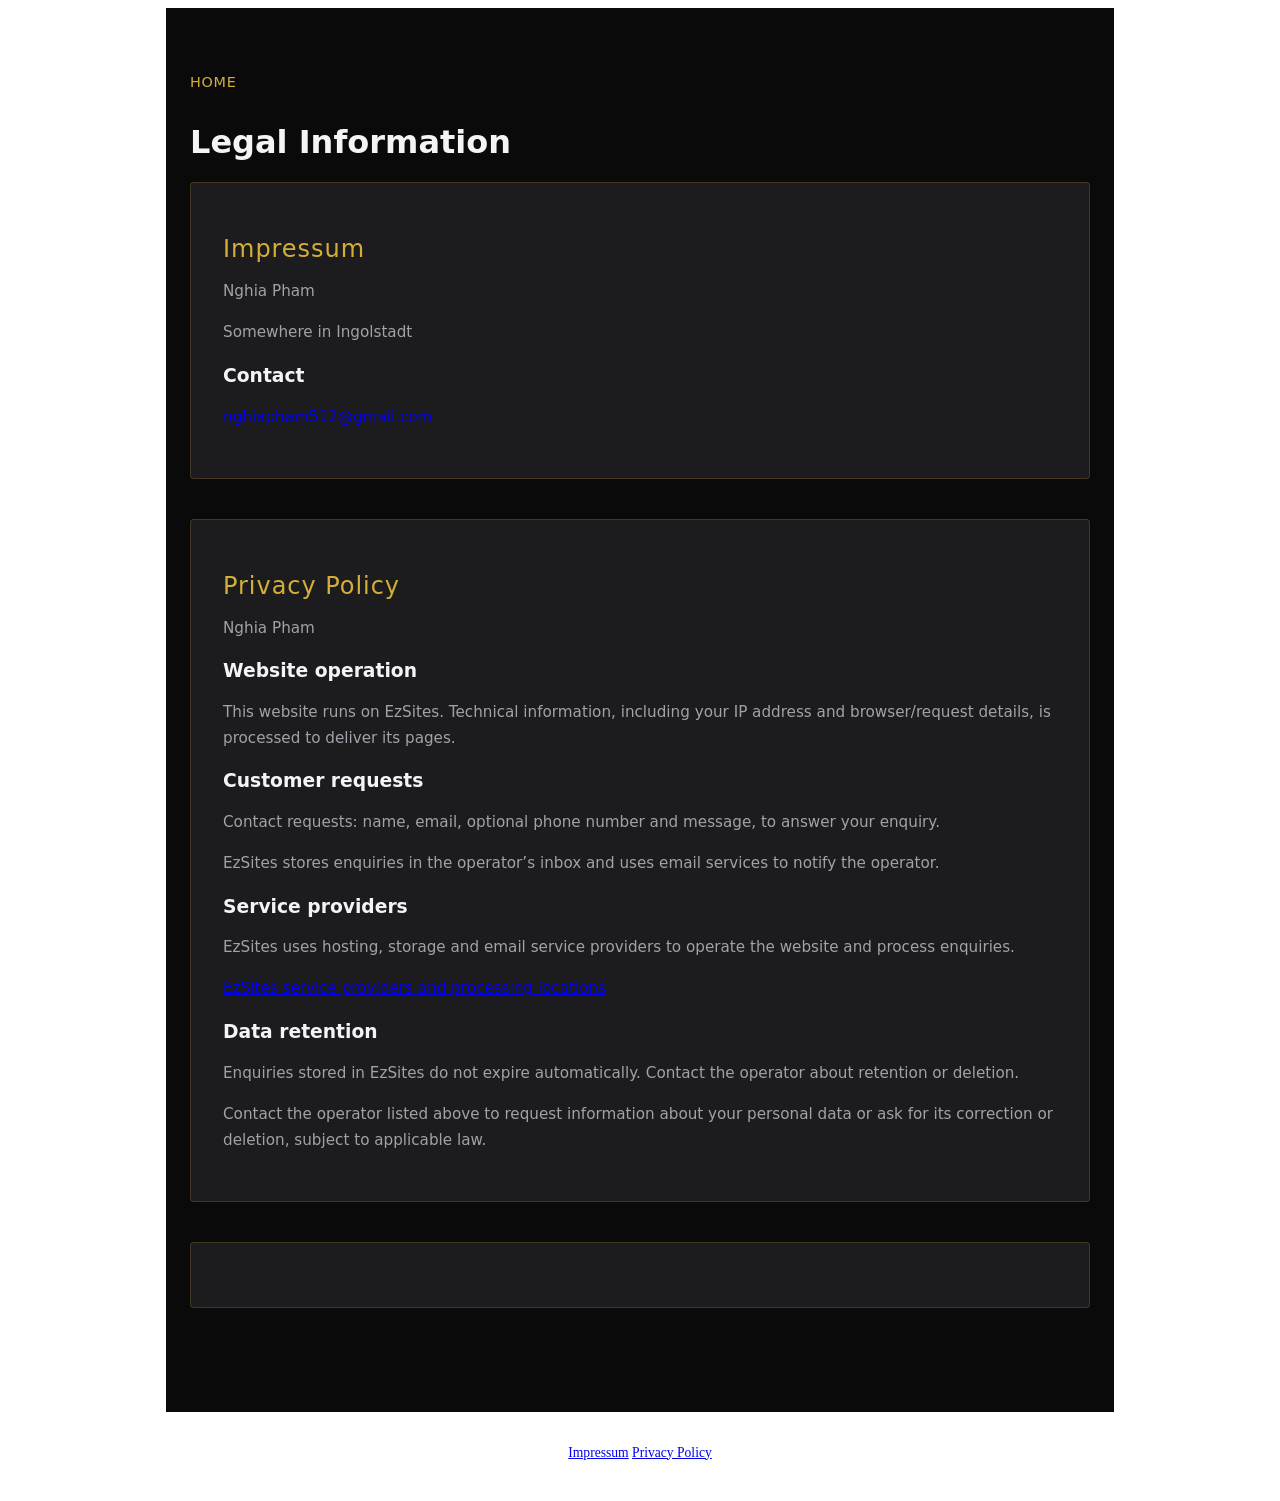
==== legal/index.html @ 1f5156c7 "publish: i7l9khQAdhe9IdYIIWYNWz9JYHI3-create-02f9f6746663b0221f8cd4939208f114-legal-22ee1ecc3f2d39bb" ====
<!DOCTYPE html><html lang="en"><head><meta charset="utf-8"><meta name="viewport" content="width=device-width,initial-scale=1"><meta name="ezsites-legal-design" content="1"><title>Legal Information</title><style>.ez-legal-main { max-width: 900px; margin: 0 auto; padding: 4rem 1.5rem; color: #F4F4F6; background-color: #0A0A0B; font-family: system-ui, sans-serif; } .ez-legal-nav { margin-bottom: 2rem; } .ez-legal-nav a { color: #D4AF37; text-decoration: none; font-weight: 500; font-size: 0.9rem; letter-spacing: 0.05em; text-transform: uppercase; } .ez-legal-title { font-size: 2.75rem; font-weight: 300; margin-bottom: 1.5rem; color: #D4AF37; letter-spacing: 0.08em; text-transform: uppercase; } .ez-legal-section { margin-bottom: 2.5rem; padding: 2rem; background: #1C1C1E; border: 1px solid rgba(212,175,55,0.2); border-radius: 4px; } .ez-legal-section h2 { color: #D4AF37; font-size: 1.5rem; margin-bottom: 1rem; font-weight: 400; letter-spacing: 0.04em; } .ez-legal-section p, .ez-legal-section li { color: #A1A1AA; line-height: 1.7; font-size: 0.95rem; } .ez-legal-footer { max-width: 900px; margin: 0 auto; padding: 2rem 1.5rem; border-top: 1px solid rgba(255,255,255,0.08); text-align: center; color: #71717A; font-size: 0.85rem; }</style><meta name="ezsites-version" content="i7l9khQAdhe9IdYIIWYNWz9JYHI3-create-02f9f6746663b0221f8cd4939208f114-legal-22ee1ecc3f2d39bb4625889888b51f24"></head><body><main class="ez-legal-main"><nav class="ez-legal-nav"><a href="/">Home</a></nav><h1 class="ez-legal-title"></h1><h1>Legal Information</h1><div class="ez-legal-notice"></div><div class="ez-legal-section"><section id="impressum" data-ezsites-legal-content="impressum">
    <h2>Impressum</h2><p>Nghia Pham</p><p>Somewhere in Ingolstadt</p>
    <h3>Contact</h3>
    <p><a href="mailto:nghiapham512@gmail.com">nghiapham512@gmail.com</a></p>
    
    
    
  </section></div><div class="ez-legal-section"><section id="privacy" data-ezsites-legal-content="privacy">
    <h2>Privacy Policy</h2><p>Nghia Pham</p>
    <h3>Website operation</h3><p>This website runs on EzSites. Technical information, including your IP address and browser/request details, is processed to deliver its pages.</p>
    
    <h3>Customer requests</h3><p>Contact requests: name, email, optional phone number and message, to answer your enquiry.</p><p>EzSites stores enquiries in the operator’s inbox and uses email services to notify the operator.</p>
    <h3>Service providers</h3><p>EzSites uses hosting, storage and email service providers to operate the website and process enquiries.</p><p><a href="https://website-assistant-jn2qrogbqa-ew.a.run.app/legal/platform-processing/v3/en" referrerpolicy="no-referrer">EzSites service providers and processing locations</a></p>
    <h3>Data retention</h3><p>Enquiries stored in EzSites do not expire automatically. Contact the operator about retention or deletion.</p>
    <p>Contact the operator listed above to request information about your personal data or ask for its correction or deletion, subject to applicable law.</p>
    
  </section></div><div class="ez-legal-section"></div></main><footer class="ez-legal-footer"><nav aria-label="Legal Information"><a href="/legal#impressum">Impressum</a> <a href="/legal#privacy">Privacy Policy</a></nav></footer></body></html>
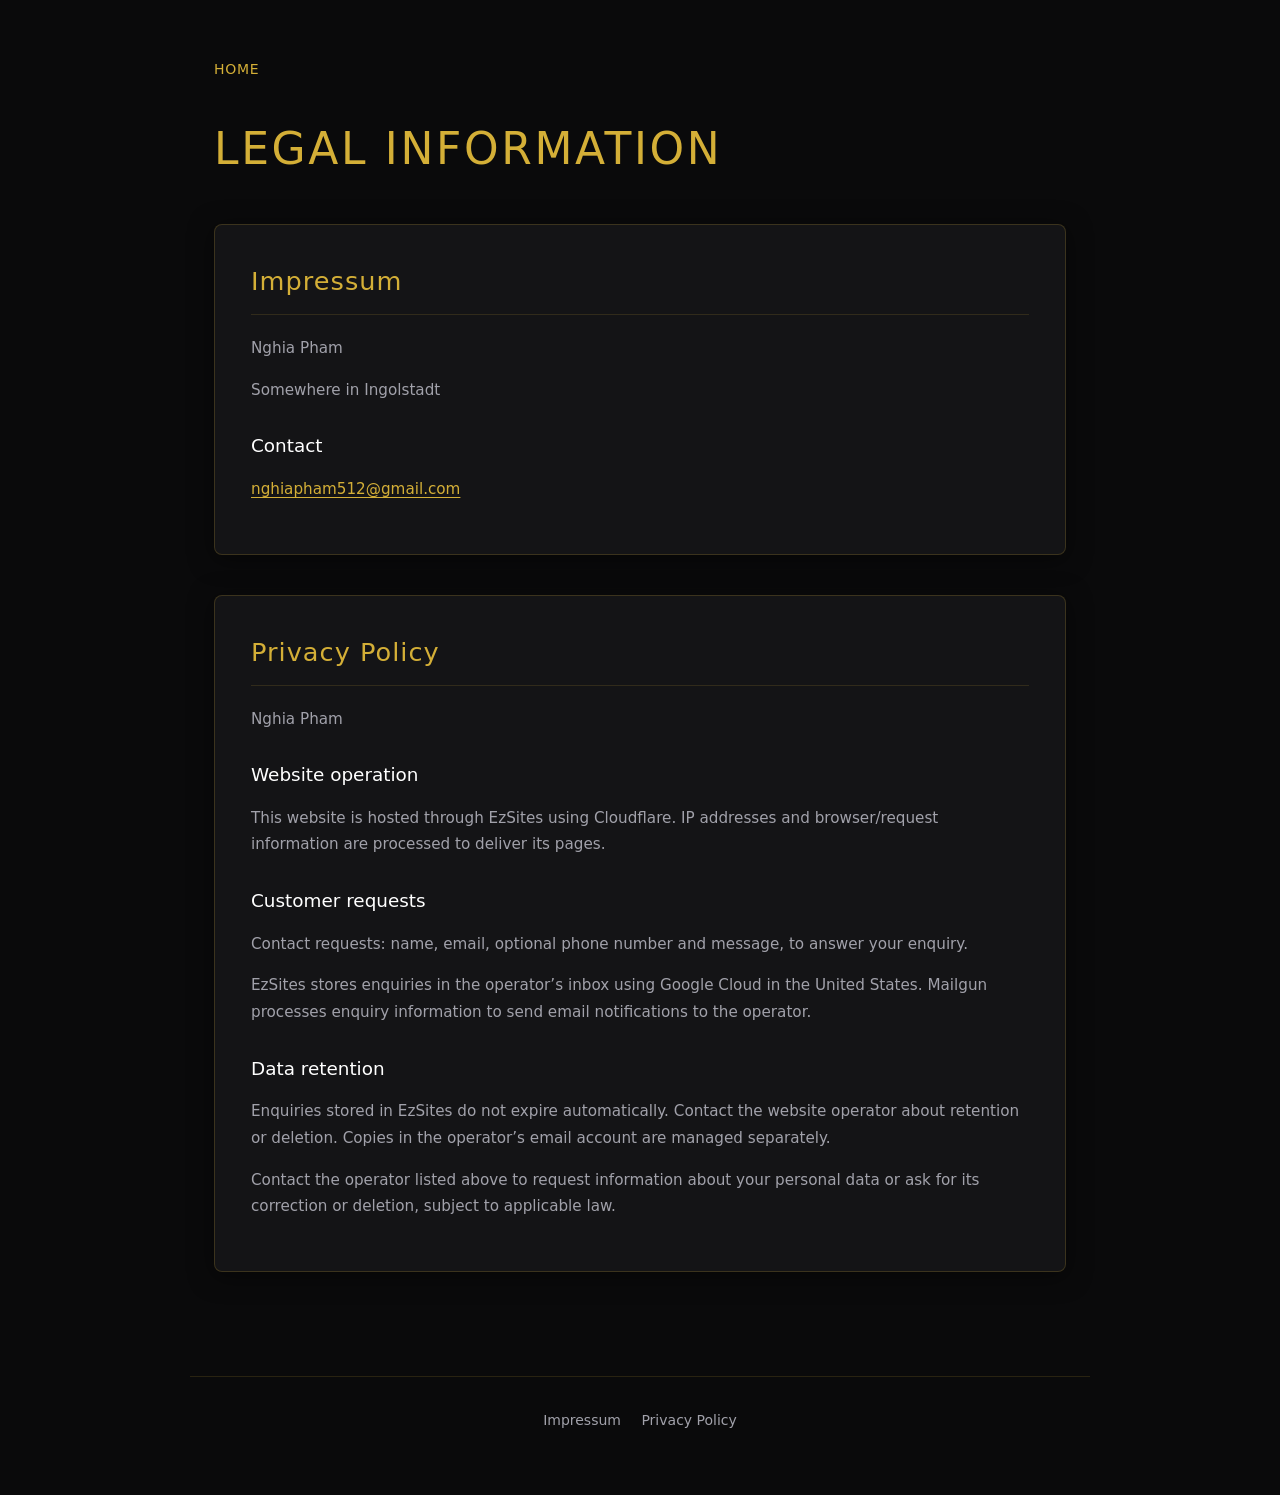
==== commit 40211327: "publish: i7l9khQAdhe9IdYIIWYNWz9JYHI3-create-02f9f6746663b0221f8cd4939208f114-ae-300351668c65506557e" ====
--- a/legal/index.html
+++ b/legal/index.html
@@ -1,17 +1,16 @@
-<!DOCTYPE html><html lang="en"><head><meta charset="utf-8"><meta name="viewport" content="width=device-width,initial-scale=1"><meta name="ezsites-legal-design" content="1"><title>Legal Information</title><style>.ez-legal-main { max-width: 900px; margin: 0 auto; padding: 4rem 1.5rem; color: #F4F4F6; background-color: #0A0A0B; font-family: system-ui, sans-serif; } .ez-legal-nav { margin-bottom: 2rem; } .ez-legal-nav a { color: #D4AF37; text-decoration: none; font-weight: 500; font-size: 0.9rem; letter-spacing: 0.05em; text-transform: uppercase; } .ez-legal-title { font-size: 2.75rem; font-weight: 300; margin-bottom: 1.5rem; color: #D4AF37; letter-spacing: 0.08em; text-transform: uppercase; } .ez-legal-section { margin-bottom: 2.5rem; padding: 2rem; background: #1C1C1E; border: 1px solid rgba(212,175,55,0.2); border-radius: 4px; } .ez-legal-section h2 { color: #D4AF37; font-size: 1.5rem; margin-bottom: 1rem; font-weight: 400; letter-spacing: 0.04em; } .ez-legal-section p, .ez-legal-section li { color: #A1A1AA; line-height: 1.7; font-size: 0.95rem; } .ez-legal-footer { max-width: 900px; margin: 0 auto; padding: 2rem 1.5rem; border-top: 1px solid rgba(255,255,255,0.08); text-align: center; color: #71717A; font-size: 0.85rem; }</style><meta name="ezsites-version" content="i7l9khQAdhe9IdYIIWYNWz9JYHI3-create-02f9f6746663b0221f8cd4939208f114-legal-22ee1ecc3f2d39bb4625889888b51f24"></head><body><main class="ez-legal-main"><nav class="ez-legal-nav"><a href="/">Home</a></nav><h1 class="ez-legal-title"></h1><h1>Legal Information</h1><div class="ez-legal-notice"></div><div class="ez-legal-section"><section id="impressum" data-ezsites-legal-content="impressum">
+<!DOCTYPE html><html lang="en"><head><meta charset="utf-8"><meta name="viewport" content="width=device-width,initial-scale=1"><meta name="ezsites-legal-design" content="1"><title>Legal Information</title><style>html, body { margin: 0; padding: 0; background-color: #0a0a0b; color: #f4f4f6; font-family: system-ui, -apple-system, BlinkMacSystemFont, 'Segoe UI', Roboto, Oxygen, Ubuntu, Cantarell, sans-serif; line-height: 1.6; } .legal-main { max-width: 900px; margin: 0 auto; padding: 3.5rem 1.5rem 4rem 1.5rem; box-sizing: border-box; } [data-ezsites-slot="home"] { margin-bottom: 2rem; } [data-ezsites-slot="home"] a { display: inline-flex; align-items: center; color: #d4af37; text-decoration: none; font-size: 0.875rem; font-weight: 500; letter-spacing: 0.05em; text-transform: uppercase; transition: color 0.2s ease, opacity 0.2s ease; } [data-ezsites-slot="home"] a:hover, [data-ezsites-slot="home"] a:focus-visible { color: #ffffff; outline: 2px solid #d4af37; outline-offset: 4px; border-radius: 2px; } [data-ezsites-slot="title"] { margin-bottom: 2.5rem; } [data-ezsites-slot="title"] h1 { font-size: 2.75rem; font-weight: 300; color: #d4af37; margin: 0; letter-spacing: 0.06em; text-transform: uppercase; word-wrap: break-word; overflow-wrap: break-word; } [data-ezsites-slot="notice"]:not(:empty) { margin-bottom: 2.5rem; padding: 1.25rem 1.5rem; background-color: rgba(212, 175, 55, 0.08); border: 1px solid rgba(212, 175, 55, 0.3); border-radius: 6px; color: #f4f4f6; font-size: 0.95rem; word-wrap: break-word; overflow-wrap: break-word; } [data-ezsites-slot="impressum"], [data-ezsites-slot="privacy"], [data-ezsites-slot="terms"] { margin-bottom: 2.5rem; padding: 2.25rem; background-color: #141416; border: 1px solid rgba(212, 175, 55, 0.2); border-radius: 8px; box-shadow: 0 4px 24px rgba(0, 0, 0, 0.5); word-wrap: break-word; overflow-wrap: break-word; } [data-ezsites-slot="impressum"] h2, [data-ezsites-slot="privacy"] h2, [data-ezsites-slot="terms"] h2 { font-size: 1.6rem; font-weight: 400; color: #d4af37; margin-top: 0; margin-bottom: 1.25rem; letter-spacing: 0.04em; border-bottom: 1px solid rgba(212, 175, 55, 0.15); padding-bottom: 0.75rem; word-wrap: break-word; overflow-wrap: break-word; } [data-ezsites-slot="impressum"] h3, [data-ezsites-slot="privacy"] h3, [data-ezsites-slot="terms"] h3 { font-size: 1.15rem; font-weight: 500; color: #ffffff; margin-top: 1.75rem; margin-bottom: 0.75rem; word-wrap: break-word; overflow-wrap: break-word; } [data-ezsites-slot="impressum"] p, [data-ezsites-slot="privacy"] p, [data-ezsites-slot="terms"] p, [data-ezsites-slot="impressum"] li, [data-ezsites-slot="privacy"] li, [data-ezsites-slot="terms"] li { color: #a1a1aa; font-size: 0.95rem; line-height: 1.75; word-wrap: break-word; overflow-wrap: break-word; } [data-ezsites-slot="impressum"] a, [data-ezsites-slot="privacy"] a, [data-ezsites-slot="terms"] a { color: #d4af37; text-decoration: underline; text-underline-offset: 3px; word-wrap: break-word; overflow-wrap: break-word; transition: color 0.2s ease; } [data-ezsites-slot="impressum"] a:hover, [data-ezsites-slot="privacy"] a:hover, [data-ezsites-slot="terms"] a:hover, [data-ezsites-slot="impressum"] a:focus-visible, [data-ezsites-slot="privacy"] a:focus-visible, [data-ezsites-slot="terms"] a:focus-visible { color: #ffffff; outline: 2px solid #d4af37; outline-offset: 2px; border-radius: 2px; } [data-ezsites-slot="impressum"] ul, [data-ezsites-slot="privacy"] ul, [data-ezsites-slot="terms"] ul { padding-left: 1.25rem; margin-bottom: 1rem; } footer { max-width: 900px; margin: 0 auto; padding: 2rem 1.5rem 4rem 1.5rem; border-top: 1px solid rgba(212, 175, 55, 0.15); box-sizing: border-box; } [data-ezsites-slot="footer"] { text-align: center; color: #71717a; font-size: 0.875rem; word-wrap: break-word; overflow-wrap: break-word; } [data-ezsites-slot="footer"] a { color: #a1a1aa; text-decoration: none; transition: color 0.2s ease; margin: 0 0.5rem; } [data-ezsites-slot="footer"] a:hover, [data-ezsites-slot="footer"] a:focus-visible { color: #d4af37; outline: 2px solid #d4af37; outline-offset: 2px; border-radius: 2px; } @media (max-width: 640px) { .legal-main { padding: 2rem 1rem 3rem 1rem; } [data-ezsites-slot="title"] h1 { font-size: 1.9rem; } [data-ezsites-slot="impressum"], [data-ezsites-slot="privacy"], [data-ezsites-slot="terms"] { padding: 1.5rem 1.25rem; } }</style><meta name="ezsites-version" content="i7l9khQAdhe9IdYIIWYNWz9JYHI3-create-02f9f6746663b0221f8cd4939208f114-ae-300351668c65506557ef4a21"></head><body><main class="legal-main"><div data-ezsites-slot="home"><a href="/">Home</a></div><div data-ezsites-slot="title"><h1>Legal Information</h1></div><div data-ezsites-slot="impressum"><section id="impressum" data-ezsites-legal-content="impressum">
     <h2>Impressum</h2><p>Nghia Pham</p><p>Somewhere in Ingolstadt</p>
     <h3>Contact</h3>
     <p><a href="mailto:nghiapham512@gmail.com">nghiapham512@gmail.com</a></p>
     
     
     
-  </section></div><div class="ez-legal-section"><section id="privacy" data-ezsites-legal-content="privacy">
+  </section></div><div data-ezsites-slot="privacy"><section id="privacy" data-ezsites-legal-content="privacy">
     <h2>Privacy Policy</h2><p>Nghia Pham</p>
-    <h3>Website operation</h3><p>This website runs on EzSites. Technical information, including your IP address and browser/request details, is processed to deliver its pages.</p>
+    <h3>Website operation</h3><p>This website is hosted through EzSites using Cloudflare. IP addresses and browser/request information are processed to deliver its pages.</p>
     
-    <h3>Customer requests</h3><p>Contact requests: name, email, optional phone number and message, to answer your enquiry.</p><p>EzSites stores enquiries in the operator’s inbox and uses email services to notify the operator.</p>
-    <h3>Service providers</h3><p>EzSites uses hosting, storage and email service providers to operate the website and process enquiries.</p><p><a href="https://website-assistant-jn2qrogbqa-ew.a.run.app/legal/platform-processing/v3/en" referrerpolicy="no-referrer">EzSites service providers and processing locations</a></p>
-    <h3>Data retention</h3><p>Enquiries stored in EzSites do not expire automatically. Contact the operator about retention or deletion.</p>
+    <h3>Customer requests</h3><p>Contact requests: name, email, optional phone number and message, to answer your enquiry.</p><p>EzSites stores enquiries in the operator’s inbox using Google Cloud in the United States. Mailgun processes enquiry information to send email notifications to the operator.</p>
+    <h3>Data retention</h3><p>Enquiries stored in EzSites do not expire automatically. Contact the website operator about retention or deletion. Copies in the operator’s email account are managed separately.</p>
     <p>Contact the operator listed above to request information about your personal data or ask for its correction or deletion, subject to applicable law.</p>
     
-  </section></div><div class="ez-legal-section"></div></main><footer class="ez-legal-footer"><nav aria-label="Legal Information"><a href="/legal#impressum">Impressum</a> <a href="/legal#privacy">Privacy Policy</a></nav></footer></body></html>+  </section></div></main><footer><div data-ezsites-slot="footer"><nav aria-label="Legal Information"><a href="/legal#impressum">Impressum</a> <a href="/legal#privacy">Privacy Policy</a></nav></div></footer></body></html>
